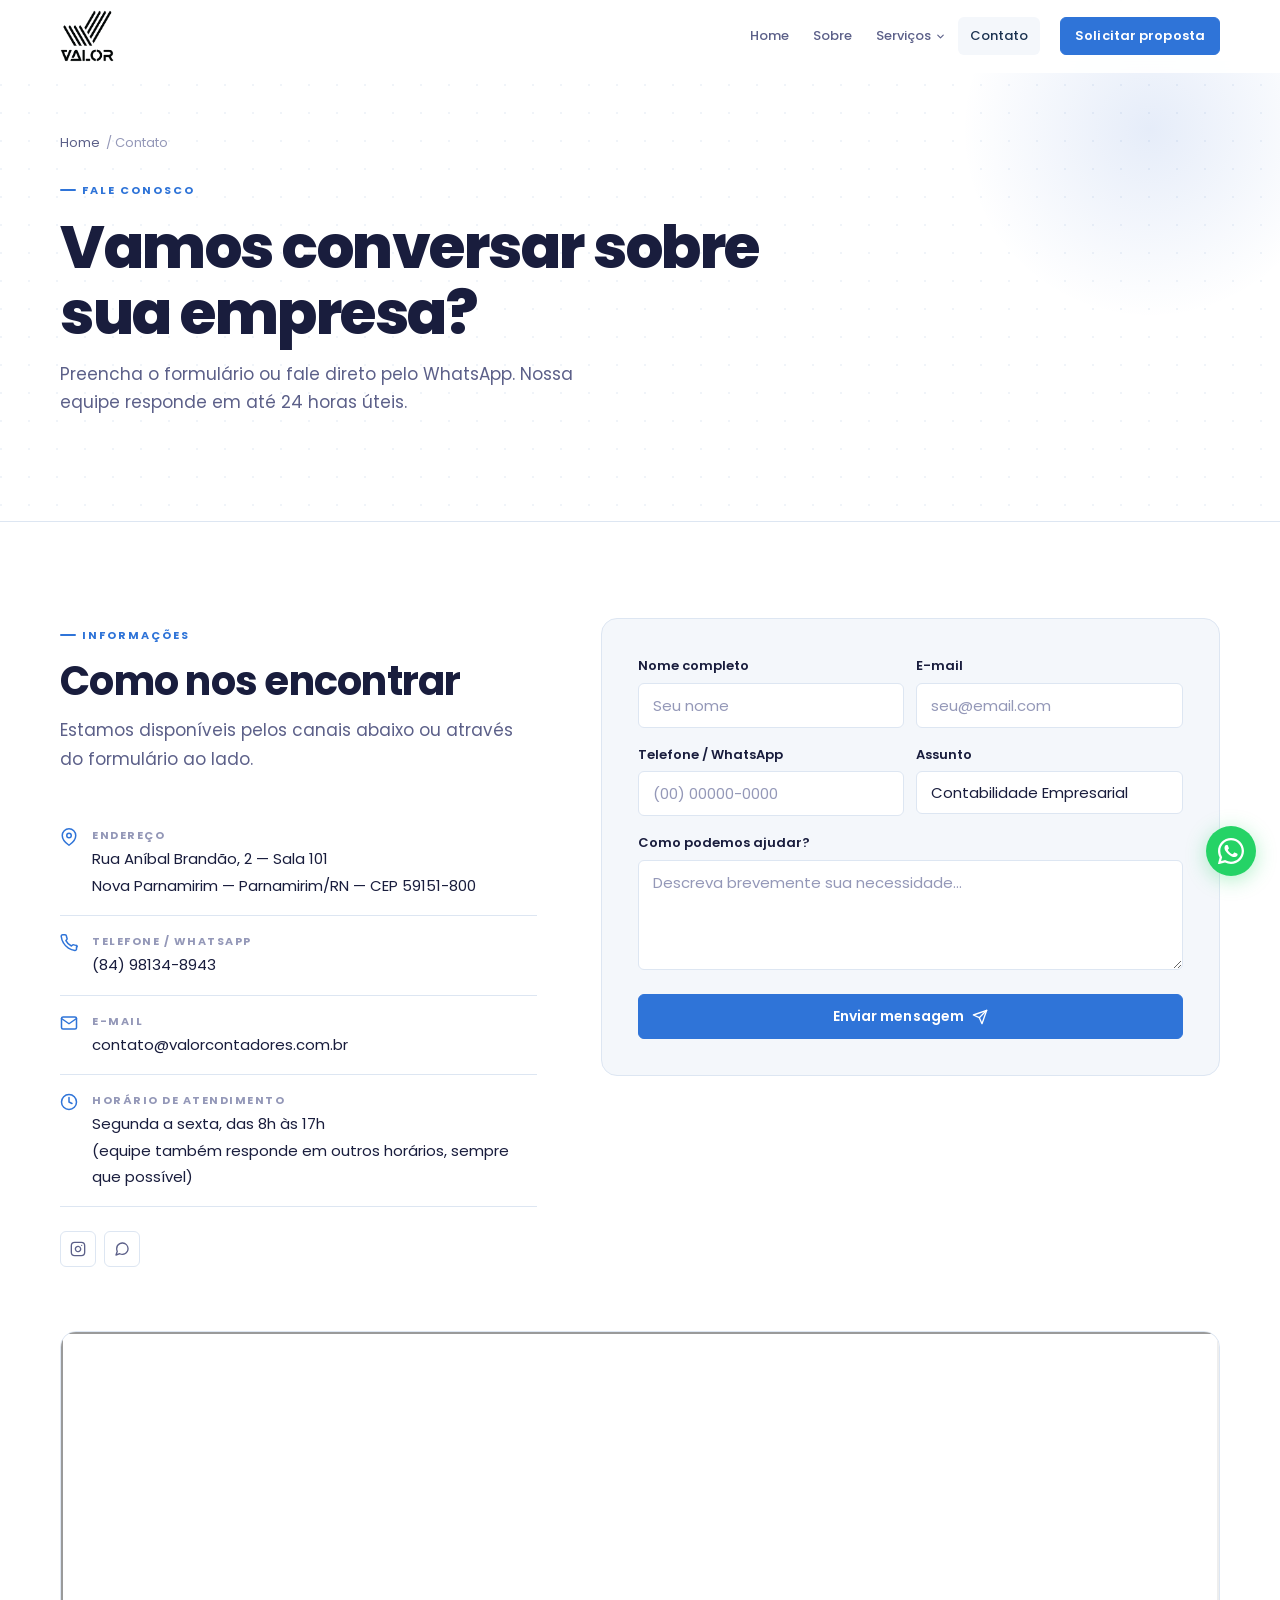
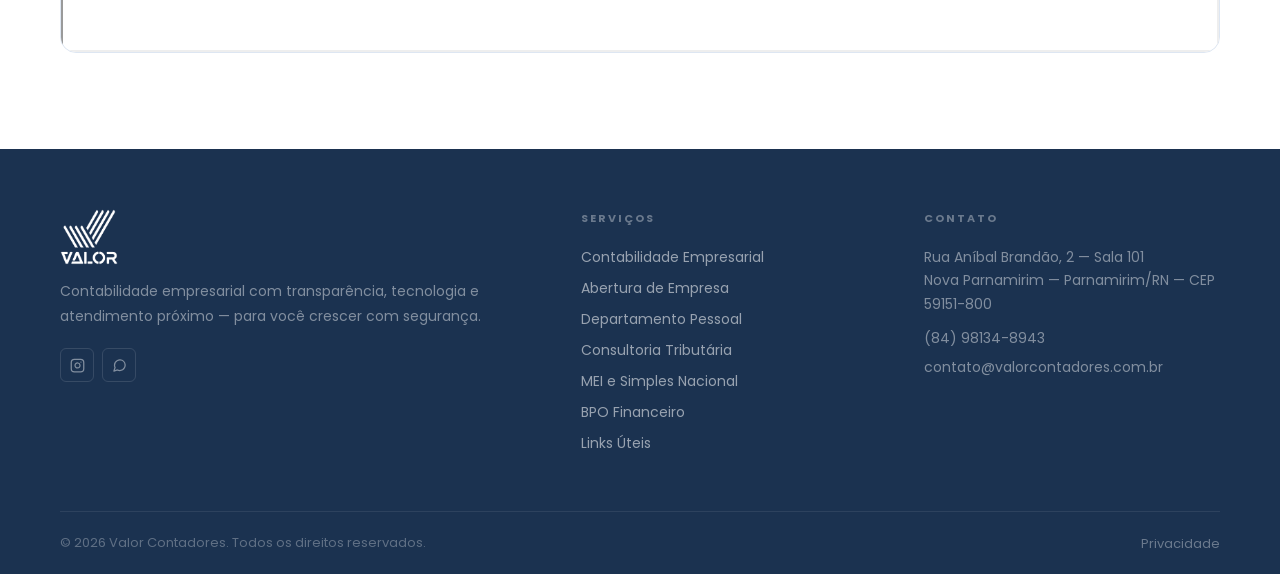
==== contato.html @ 73b35025 "Site institucional Valor Contadores Site completo (Home, Sobre, Serviços, Contato) com identidade vi" ====
<!DOCTYPE html>
<html lang="pt-br">
<head>
  <meta charset="utf-8" />
  <link rel="icon" type="image/png" href="favicon.png" />
  <meta name="viewport" content="width=device-width, initial-scale=1" />
  <meta name="description" content="Entre em contato com a Valor Contadores. Solicite uma proposta e descubra como podemos simplificar a contabilidade da sua empresa." />
  <meta property="og:title" content="Contato — Valor Contadores" />
  <meta property="og:image" content="imagens/logo-valor-contadores-preto.png" />
  <link rel="canonical" href="https://valorcontadores.com.br/contato.html" />
  <title>Contato — Valor Contadores</title>

  <link rel="preconnect" href="https://fonts.googleapis.com" />
  <link rel="preconnect" href="https://fonts.gstatic.com" crossorigin />
  <link href="https://fonts.googleapis.com/css2?family=Poppins:wght@300;400;500;600;700;800&display=swap" rel="stylesheet" />
  <link rel="stylesheet" href="Styles/main.css" />
</head>
<body>

<!-- ===== HEADER ===== -->
<header class="header">
  <div class="container">
    <nav class="nav">
      <a href="index.html" class="nav__logo">
        <img src="imagens/logo-valor-contadores-header.png" alt="Valor Contadores" />
      </a>
      <ul class="nav__menu">
        <li class="nav__item"><a href="index.html" class="nav__link">Home</a></li>
        <li class="nav__item"><a href="sobre.html" class="nav__link">Sobre</a></li>
        <li class="nav__item">
          <a href="servicos.html" class="nav__link">
            Serviços
            <svg xmlns="http://www.w3.org/2000/svg" viewBox="0 0 24 24" fill="none" stroke="currentColor" stroke-width="2.5" stroke-linecap="round" stroke-linejoin="round"><polyline points="6 9 12 15 18 9"/></svg>
          </a>
          <div class="nav__dropdown">
            <a href="servicos.html#contabilidade-empresarial"><svg xmlns="http://www.w3.org/2000/svg" viewBox="0 0 24 24" fill="none" stroke="currentColor" stroke-width="2" stroke-linecap="round" stroke-linejoin="round"><path d="M4 4h16c1.1 0 2 .9 2 2v12c0 1.1-.9 2-2 2H4c-1.1 0-2-.9-2-2V6c0-1.1.9-2 2-2z"/><path d="M2 8h20"/></svg>Contabilidade Empresarial</a>
            <a href="servicos.html#abertura-de-empresa"><svg xmlns="http://www.w3.org/2000/svg" viewBox="0 0 24 24" fill="none" stroke="currentColor" stroke-width="2" stroke-linecap="round" stroke-linejoin="round"><path d="M3 21h18"/><path d="M5 21V7l8-4v18"/><path d="M19 21V11l-6-4"/></svg>Abertura de Empresa</a>
            <a href="servicos.html#departamento-pessoal"><svg xmlns="http://www.w3.org/2000/svg" viewBox="0 0 24 24" fill="none" stroke="currentColor" stroke-width="2" stroke-linecap="round" stroke-linejoin="round"><path d="M16 21v-2a4 4 0 0 0-4-4H6a4 4 0 0 0-4 4v2"/><circle cx="9" cy="7" r="4"/></svg>Departamento Pessoal</a>
            <a href="servicos.html#consultoria-tributaria"><svg xmlns="http://www.w3.org/2000/svg" viewBox="0 0 24 24" fill="none" stroke="currentColor" stroke-width="2" stroke-linecap="round" stroke-linejoin="round"><path d="M12 2v20"/><path d="M17 5H9.5a3.5 3.5 0 0 0 0 7h5a3.5 3.5 0 0 1 0 7H6"/></svg>Consultoria Tributária</a>
            <a href="servicos.html#mei-e-simples"><svg xmlns="http://www.w3.org/2000/svg" viewBox="0 0 24 24" fill="none" stroke="currentColor" stroke-width="2" stroke-linecap="round" stroke-linejoin="round"><circle cx="12" cy="12" r="10"/><path d="M9.5 9a2.5 2.5 0 0 1 5 0c0 1.5-2.5 2-2.5 4"/></svg>MEI e Simples Nacional</a>
            <a href="servicos.html#bpo-financeiro"><svg xmlns="http://www.w3.org/2000/svg" viewBox="0 0 24 24" fill="none" stroke="currentColor" stroke-width="2" stroke-linecap="round" stroke-linejoin="round"><rect x="2" y="7" width="20" height="14" rx="2"/><path d="M16 21V5a2 2 0 0 0-2-2h-4a2 2 0 0 0-2 2v16"/></svg>BPO Financeiro</a>
          </div>
        </li>
        <li class="nav__item"><a href="contato.html" class="nav__link active">Contato</a></li>
      </ul>
      <div class="nav__actions">
        <a href="contato.html" class="btn btn--primary btn--sm">Solicitar proposta</a>
      </div>
      <button class="nav__toggle" aria-label="Abrir menu"><span></span><span></span><span></span></button>
    </nav>
  </div>
  <nav class="nav__mobile">
    <a href="index.html">Home</a>
    <a href="sobre.html">Sobre</a>
    <div class="mobile-group-label">Serviços</div>
    <div class="mobile-sub">
      <a href="servicos.html#contabilidade-empresarial">Contabilidade Empresarial</a>
      <a href="servicos.html#abertura-de-empresa">Abertura de Empresa</a>
      <a href="servicos.html#departamento-pessoal">Departamento Pessoal</a>
      <a href="servicos.html#consultoria-tributaria">Consultoria Tributária</a>
      <a href="servicos.html#mei-e-simples">MEI e Simples Nacional</a>
      <a href="servicos.html#bpo-financeiro">BPO Financeiro</a>
    </div>
    <a href="contato.html">Contato</a>
    <a href="contato.html" class="mobile-cta">Solicitar proposta</a>
  </nav>
</header>

<!-- ===== HERO COMPACTO ===== -->
<section class="hero-compact">
  <div class="container">
    <div class="breadcrumb"><a href="index.html">Home</a> / Contato</div>
    <span class="label">Fale conosco</span>
    <h1>Vamos conversar sobre sua empresa?</h1>
    <p>Preencha o formulário ou fale direto pelo WhatsApp. Nossa equipe responde em até 24 horas úteis.</p>
  </div>
</section>

<!-- ===== CONTATO ===== -->
<section class="section">
  <div class="container">
    <div class="contact-grid">

      <!-- Info -->
      <div class="contact-info">
        <span class="label">Informações</span>
        <h2>Como nos encontrar</h2>
        <p>Estamos disponíveis pelos canais abaixo ou através do formulário ao lado.</p>

        <div class="contact-item reveal">
          <svg xmlns="http://www.w3.org/2000/svg" viewBox="0 0 24 24" fill="none" stroke="currentColor" stroke-width="2" stroke-linecap="round" stroke-linejoin="round"><path d="M21 10c0 7-9 13-9 13s-9-6-9-13a9 9 0 0 1 18 0z"/><circle cx="12" cy="10" r="3"/></svg>
          <div>
            <strong>Endereço</strong>
            <span>Rua Aníbal Brandão, 2 — Sala 101<br>Nova Parnamirim — Parnamirim/RN — CEP 59151-800</span>
          </div>
        </div>

        <div class="contact-item reveal">
          <svg xmlns="http://www.w3.org/2000/svg" viewBox="0 0 24 24" fill="none" stroke="currentColor" stroke-width="2" stroke-linecap="round" stroke-linejoin="round"><path d="M22 16.92v3a2 2 0 0 1-2.18 2 19.79 19.79 0 0 1-8.63-3.07A19.5 19.5 0 0 1 4.69 12 19.79 19.79 0 0 1 1.65 3.37 2 2 0 0 1 3.62 1h3a2 2 0 0 1 2 1.72c.127.96.361 1.903.7 2.81a2 2 0 0 1-.45 2.11L7.91 8.73a16 16 0 0 0 7.28 7.28l1.1-1.1a2 2 0 0 1 2.11-.45c.907.339 1.85.573 2.81.7A2 2 0 0 1 23 17v-.08z"/></svg>
          <div>
            <strong>Telefone / WhatsApp</strong>
            <span><a href="tel:+5584981348943">(84) 98134-8943</a></span>
          </div>
        </div>

        <div class="contact-item reveal">
          <svg xmlns="http://www.w3.org/2000/svg" viewBox="0 0 24 24" fill="none" stroke="currentColor" stroke-width="2" stroke-linecap="round" stroke-linejoin="round"><path d="M4 4h16c1.1 0 2 .9 2 2v12c0 1.1-.9 2-2 2H4c-1.1 0-2-.9-2-2V6c0-1.1.9-2 2-2z"/><polyline points="22,6 12,13 2,6"/></svg>
          <div>
            <strong>E-mail</strong>
            <span><a href="mailto:contato@valorcontadores.com.br">contato@valorcontadores.com.br</a></span>
          </div>
        </div>

        <div class="contact-item reveal">
          <svg xmlns="http://www.w3.org/2000/svg" viewBox="0 0 24 24" fill="none" stroke="currentColor" stroke-width="2" stroke-linecap="round" stroke-linejoin="round"><circle cx="12" cy="12" r="10"/><polyline points="12 6 12 12 16 14"/></svg>
          <div>
            <strong>Horário de atendimento</strong>
            <span>Segunda a sexta, das 8h às 17h<br>(equipe também responde em outros horários, sempre que possível)</span>
          </div>
        </div>

        <div class="contact-social">
          <a href="https://instagram.com/valor.contadores" target="_blank" rel="noopener" aria-label="Instagram">
            <svg xmlns="http://www.w3.org/2000/svg" viewBox="0 0 24 24" fill="none" stroke="currentColor" stroke-width="2" stroke-linecap="round" stroke-linejoin="round"><rect x="2" y="2" width="20" height="20" rx="5" ry="5"/><path d="M16 11.37A4 4 0 1 1 12.63 8 4 4 0 0 1 16 11.37z"/><line x1="17.5" y1="6.5" x2="17.51" y2="6.5"/></svg>
          </a>
          <a href="https://wa.me/5584981348943" target="_blank" rel="noopener" aria-label="WhatsApp">
            <svg xmlns="http://www.w3.org/2000/svg" viewBox="0 0 24 24" fill="none" stroke="currentColor" stroke-width="2" stroke-linecap="round" stroke-linejoin="round"><path d="M21 11.5a8.38 8.38 0 0 1-.9 3.8 8.5 8.5 0 0 1-7.6 4.7 8.38 8.38 0 0 1-3.8-.9L3 21l1.9-5.7a8.38 8.38 0 0 1-.9-3.8 8.5 8.5 0 0 1 4.7-7.6 8.38 8.38 0 0 1 3.8-.9h.5a8.48 8.48 0 0 1 8 8v.5z"/></svg>
          </a>
        </div>
      </div>

      <!-- Form -->
      <div class="reveal">
        <form class="contact-form" id="contactForm" novalidate>
          <div class="form-row">
            <div class="form-group">
              <label for="nome">Nome completo</label>
              <input type="text" id="nome" name="nome" placeholder="Seu nome" required />
            </div>
            <div class="form-group">
              <label for="email">E-mail</label>
              <input type="email" id="email" name="email" placeholder="seu@email.com" required />
            </div>
          </div>
          <div class="form-row">
            <div class="form-group">
              <label for="telefone">Telefone / WhatsApp</label>
              <input type="tel" id="telefone" name="telefone" placeholder="(00) 00000-0000" data-mask="phone" required />
            </div>
            <div class="form-group">
              <label for="assunto">Assunto</label>
              <select id="assunto" name="assunto">
                <option value="Contabilidade Empresarial">Contabilidade Empresarial</option>
                <option value="Abertura de Empresa">Abertura de Empresa</option>
                <option value="Departamento Pessoal">Departamento Pessoal</option>
                <option value="Consultoria Tributária">Consultoria Tributária</option>
                <option value="MEI e Simples Nacional">MEI e Simples Nacional</option>
                <option value="BPO Financeiro">BPO Financeiro</option>
                <option value="Outro assunto">Outro assunto</option>
              </select>
            </div>
          </div>
          <div class="form-group">
            <label for="mensagem">Como podemos ajudar?</label>
            <textarea id="mensagem" name="mensagem" placeholder="Descreva brevemente sua necessidade..." required></textarea>
          </div>
          <button type="submit" class="btn btn--primary" style="width:100%;justify-content:center">
            Enviar mensagem
            <svg xmlns="http://www.w3.org/2000/svg" viewBox="0 0 24 24" fill="none" stroke="currentColor" stroke-width="2" stroke-linecap="round" stroke-linejoin="round" style="width:16px;height:16px"><line x1="22" y1="2" x2="11" y2="13"/><polygon points="22 2 15 22 11 13 2 9 22 2"/></svg>
          </button>
        </form>
      </div>
    </div>

    <!-- Map -->
    <div class="map-wrap reveal" style="margin-top:64px">
      <iframe
        src="https://www.google.com/maps?q=Rua+An%C3%ADbal+Brand%C3%A3o%2C+2+-+Nova+Parnamirim%2C+Parnamirim+-+RN%2C+59151-800&output=embed"
        allowfullscreen
        loading="lazy"
        referrerpolicy="no-referrer-when-downgrade"
        title="Localização Valor Contadores">
      </iframe>
    </div>
  </div>
</section>

<!-- ===== FOOTER ===== -->
<footer class="footer">
  <div class="container">
    <div class="footer-grid">
      <div class="footer-about">
        <div class="footer-logo">
          <img src="imagens/logo-valor-contadores-footer.png" alt="Valor Contadores" />
        </div>
        <p>Contabilidade empresarial com transparência, tecnologia e atendimento próximo — para você crescer com segurança.</p>
        <div class="footer-social">
          <a href="https://instagram.com/valor.contadores" target="_blank" rel="noopener" aria-label="Instagram"><svg xmlns="http://www.w3.org/2000/svg" viewBox="0 0 24 24" fill="none" stroke="currentColor" stroke-width="2" stroke-linecap="round" stroke-linejoin="round"><rect x="2" y="2" width="20" height="20" rx="5" ry="5"/><path d="M16 11.37A4 4 0 1 1 12.63 8 4 4 0 0 1 16 11.37z"/><line x1="17.5" y1="6.5" x2="17.51" y2="6.5"/></svg></a>
          <a href="https://wa.me/5584981348943" target="_blank" rel="noopener" aria-label="WhatsApp"><svg xmlns="http://www.w3.org/2000/svg" viewBox="0 0 24 24" fill="none" stroke="currentColor" stroke-width="2" stroke-linecap="round" stroke-linejoin="round"><path d="M21 11.5a8.38 8.38 0 0 1-.9 3.8 8.5 8.5 0 0 1-7.6 4.7 8.38 8.38 0 0 1-3.8-.9L3 21l1.9-5.7a8.38 8.38 0 0 1-.9-3.8 8.5 8.5 0 0 1 4.7-7.6 8.38 8.38 0 0 1 3.8-.9h.5a8.48 8.48 0 0 1 8 8v.5z"/></svg></a>
        </div>
      </div>
      <div class="footer-col">
        <h4>Serviços</h4>
        <ul>
          <li><a href="servicos.html#contabilidade-empresarial">Contabilidade Empresarial</a></li>
          <li><a href="servicos.html#abertura-de-empresa">Abertura de Empresa</a></li>
          <li><a href="servicos.html#departamento-pessoal">Departamento Pessoal</a></li>
          <li><a href="servicos.html#consultoria-tributaria">Consultoria Tributária</a></li>
          <li><a href="servicos.html#mei-e-simples">MEI e Simples Nacional</a></li>
          <li><a href="servicos.html#bpo-financeiro">BPO Financeiro</a></li>
          <li><a href="servicos.html#links-uteis">Links Úteis</a></li>
        </ul>
      </div>
      <div class="footer-col">
        <h4>Contato</h4>
        <address>
          <p>Rua Aníbal Brandão, 2 — Sala 101<br>Nova Parnamirim — Parnamirim/RN — CEP 59151-800</p>
          <p style="margin-top:10px"><a href="tel:+5584981348943">(84) 98134-8943</a></p>
          <p><a href="mailto:contato@valorcontadores.com.br">contato@valorcontadores.com.br</a></p>
        </address>
      </div>
    </div>
    <div class="footer-bottom">
      <p>&copy; <span id="year"></span> Valor Contadores. Todos os direitos reservados.</p>
      <a href="contato.html">Privacidade</a>
    </div>
  </div>
</footer>

<a href="https://wa.me/5584981348943" class="whatsapp-float" target="_blank" rel="noopener" aria-label="WhatsApp">
  <svg xmlns="http://www.w3.org/2000/svg" viewBox="0 0 24 24" fill="currentColor"><path d="M17.472 14.382c-.297-.149-1.758-.867-2.03-.967-.273-.099-.471-.148-.67.15-.197.297-.767.966-.94 1.164-.173.199-.347.223-.644.075-.297-.15-1.255-.463-2.39-1.475-.883-.788-1.48-1.761-1.653-2.059-.173-.297-.018-.458.13-.606.134-.133.298-.347.446-.52.149-.174.198-.298.298-.497.099-.198.05-.371-.025-.52-.075-.149-.669-1.612-.916-2.207-.242-.579-.487-.5-.669-.51-.173-.008-.371-.01-.57-.01-.198 0-.52.074-.792.372-.272.297-1.04 1.016-1.04 2.479 0 1.462 1.065 2.875 1.213 3.074.149.198 2.096 3.2 5.077 4.487.709.306 1.262.489 1.694.625.712.227 1.36.195 1.871.118.571-.085 1.758-.719 2.006-1.413.248-.694.248-1.289.173-1.413-.074-.124-.272-.198-.57-.347z"/><path d="M12 0C5.373 0 0 5.373 0 12c0 2.124.558 4.118 1.532 5.845L.057 23.492a.5.5 0 0 0 .614.636l5.796-1.52A11.938 11.938 0 0 0 12 24c6.627 0 12-5.373 12-12S18.627 0 12 0zm0 21.882a9.871 9.871 0 0 1-5.031-1.374l-.36-.214-3.742.981.999-3.648-.235-.374A9.87 9.87 0 0 1 2.118 12C2.118 6.533 6.533 2.118 12 2.118c5.467 0 9.882 4.415 9.882 9.882 0 5.467-4.415 9.882-9.882 9.882z"/></svg>
</a>

<script src="Scripts/main.js" defer></script>
<script>document.getElementById('year').textContent = new Date().getFullYear();</script>
</body>
</html>
---- Styles/main.css ----
/* =========================================================
   Valor Contadores — main.css  (blue & white, credibility-first)
   ========================================================= */

/* --- Reset & Custom Properties --- */
*, *::before, *::after { box-sizing: border-box; margin: 0; padding: 0; }

:root {
  --bg:            #ffffff;
  --bg-subtle:     #f4f7fb;
  --bg-accent:     #e8f1fc;
  --border:        #dde6f2;
  --border-strong: #b8cce6;

  --text:          #191d3d;
  --text-muted:    #5c6089;
  --text-light:    #9498b8;

  --navy:          #1b3250;   /* navy da marca, ajustado de matiz p/ não ler como roxo em áreas grandes */
  --navy-dark:     #132335;

  --accent:        #2f74d8;
  --accent-dark:   #1e5bb8;
  --accent-light:  #9cc0f0;

  --gold:          #c9a227;

  --font: 'Poppins', sans-serif;
  --radius-sm: 6px;
  --radius:    10px;
  --radius-lg: 16px;

  --shadow-sm: 0 1px 4px rgba(10,38,71,.06);
  --shadow:    0 4px 20px rgba(10,38,71,.08);
  --shadow-lg: 0 12px 40px rgba(10,38,71,.14);

  --transition: .2s ease;
  --ease-out:   cubic-bezier(0.16, 1, 0.3, 1);
}

html { scroll-behavior: smooth; font-size: 16px; }

body {
  font-family: var(--font);
  color: var(--text);
  background: var(--bg);
  line-height: 1.65;
  -webkit-font-smoothing: antialiased;
}

img { max-width: 100%; display: block; }
a   { color: inherit; text-decoration: none; }
ul  { list-style: none; }
button { cursor: pointer; border: none; background: none; font-family: var(--font); }

/* --- Typography --- */
h1 {
  font-size: clamp(2.25rem, 5.5vw, 3.75rem);
  font-weight: 800;
  line-height: 1.1;
  letter-spacing: -1.5px;
  color: var(--text);
}
h2 {
  font-size: clamp(1.75rem, 3.5vw, 2.5rem);
  font-weight: 700;
  line-height: 1.15;
  letter-spacing: -0.75px;
  color: var(--text);
}
h3 { font-size: 1.125rem; font-weight: 600; line-height: 1.3; color: var(--text); }
h4 { font-size: .875rem; font-weight: 700; color: var(--text); }
p  { color: var(--text-muted); line-height: 1.7; }

/* --- Layout --- */
.container {
  width: min(1160px, 100% - 3rem);
  margin-inline: auto;
}

.section { padding: 96px 0; }
.section--subtle { background: var(--bg-subtle); }
.section--accent { background: var(--bg-accent); }
.section--navy   { background: var(--navy); }
.section--border-top { border-top: 1px solid var(--border); }

.section__header { margin-bottom: 56px; }
.section__header--center { text-align: center; }
.section__header--center p { max-width: 560px; margin-inline: auto; }
.section__header h2 { margin-bottom: 12px; }
.section__header p  { font-size: 1.0625rem; }

.label {
  display: inline-flex;
  align-items: center;
  gap: 6px;
  font-size: .6875rem;
  font-weight: 700;
  letter-spacing: 2px;
  text-transform: uppercase;
  color: var(--accent);
  margin-bottom: 14px;
}
.label::before {
  content: '';
  display: block;
  width: 16px;
  height: 2px;
  background: var(--accent);
  border-radius: 2px;
}
.section--navy .label { color: var(--accent-light); }
.section--navy .label::before { background: var(--accent-light); }

.divider {
  height: 1px;
  background: var(--border);
  border: none;
  margin: 0;
}

/* --- Buttons --- */
.btn {
  display: inline-flex;
  align-items: center;
  gap: 8px;
  padding: 11px 22px;
  border-radius: var(--radius-sm);
  font-size: .875rem;
  font-weight: 600;
  transition: var(--transition);
  white-space: nowrap;
  cursor: pointer;
  letter-spacing: .1px;
}
.btn svg { width: 16px; height: 16px; flex-shrink: 0; }

.btn--primary {
  background: var(--accent);
  color: #fff;
  border: 1.5px solid var(--accent);
}
.btn--primary:hover {
  background: var(--accent-dark);
  border-color: var(--accent-dark);
}

.btn--secondary {
  background: var(--bg);
  color: var(--text);
  border: 1.5px solid var(--border);
}
.btn--secondary:hover {
  border-color: var(--accent);
  color: var(--accent);
}

.btn--ghost {
  background: transparent;
  color: var(--text-muted);
  border: 1.5px solid transparent;
  padding: 11px 8px;
}
.btn--ghost:hover { color: var(--text); }

.btn--sm { padding: 7px 14px; font-size: .8125rem; }

/* navy section variants */
.section--navy .btn--primary { background: #fff; color: var(--navy); border-color: #fff; }
.section--navy .btn--primary:hover { background: var(--bg-subtle); }
.section--navy .btn--secondary { background: transparent; color: rgba(255,255,255,.75); border-color: rgba(255,255,255,.25); }
.section--navy .btn--secondary:hover { color: #fff; border-color: rgba(255,255,255,.55); }

/* =========================================================
   HEADER
   ========================================================= */
.header {
  position: fixed;
  top: 0; left: 0; right: 0;
  z-index: 1000;
  background: rgba(255,255,255,.92);
  backdrop-filter: blur(12px);
  -webkit-backdrop-filter: blur(12px);
  border-bottom: 1px solid transparent;
  transition: border-color var(--transition), box-shadow var(--transition);
}
.header.scrolled {
  border-bottom-color: var(--border);
  box-shadow: var(--shadow-sm);
}

.nav {
  display: flex;
  align-items: center;
  height: 72px;
  gap: 4px;
}

.nav__logo { display: flex; align-items: center; margin-right: auto; gap: 10px; }
.nav__logo img { height: 52px; width: auto; }

.nav__menu {
  display: flex;
  align-items: center;
}

.nav__item { position: relative; }

.nav__link {
  display: flex;
  align-items: center;
  gap: 4px;
  padding: 8px 12px;
  font-size: .8125rem;
  font-weight: 500;
  color: var(--text-muted);
  border-radius: var(--radius-sm);
  transition: var(--transition);
}
.nav__link:hover,
.nav__link.active { color: var(--navy); background: var(--bg-subtle); }
.nav__link svg { width: 11px; height: 11px; transition: transform var(--transition); }
.nav__item:hover .nav__link svg { transform: rotate(180deg); }

/* Dropdown */
.nav__dropdown {
  position: absolute;
  top: calc(100% + 6px);
  left: 0;
  background: var(--bg);
  border: 1px solid var(--border);
  border-radius: var(--radius);
  box-shadow: var(--shadow);
  min-width: 260px;
  opacity: 0;
  visibility: hidden;
  transform: translateY(-6px);
  transition: opacity var(--transition), transform var(--transition), visibility var(--transition);
  overflow: hidden;
  padding: 4px;
}
.nav__item:hover .nav__dropdown {
  opacity: 1;
  visibility: visible;
  transform: translateY(0);
}
.nav__dropdown a {
  display: flex;
  align-items: center;
  gap: 10px;
  padding: 10px 12px;
  font-size: .8125rem;
  font-weight: 500;
  color: var(--text-muted);
  border-radius: var(--radius-sm);
  transition: var(--transition);
}
.nav__dropdown a:hover { background: var(--bg-subtle); color: var(--navy); }
.nav__dropdown a svg { width: 16px; height: 16px; color: var(--accent); flex-shrink: 0; }

.nav__actions { display: flex; align-items: center; gap: 8px; margin-left: 16px; }

/* Mobile Toggle */
.nav__toggle {
  display: none;
  flex-direction: column;
  gap: 5px;
  padding: 8px;
  margin-left: auto;
}
.nav__toggle span {
  display: block;
  width: 22px;
  height: 2px;
  background: var(--navy);
  border-radius: 2px;
  transition: var(--transition);
}
.nav__toggle.open span:nth-child(1) { transform: translateY(7px) rotate(45deg); }
.nav__toggle.open span:nth-child(2) { opacity: 0; }
.nav__toggle.open span:nth-child(3) { transform: translateY(-7px) rotate(-45deg); }

/* Mobile menu */
.nav__mobile {
  display: none;
  position: fixed;
  top: 72px;
  left: 0;
  right: 0;
  bottom: 0;
  height: calc(100vh - 72px);
  background: var(--bg);
  padding: 20px 24px;
  overflow-y: auto;
  border-top: 1px solid var(--border);
  flex-direction: column;
  gap: 2px;
  z-index: 999;
}
.nav__mobile.open { display: flex; }
.nav__mobile a {
  display: flex;
  align-items: center;
  justify-content: space-between;
  padding: 12px 14px;
  font-size: .9375rem;
  font-weight: 500;
  color: var(--text-muted);
  border-radius: var(--radius-sm);
  transition: var(--transition);
}
.nav__mobile a:hover { color: var(--navy); background: var(--bg-subtle); }
.nav__mobile .mobile-group-label {
  font-size: .6875rem;
  font-weight: 700;
  letter-spacing: 2px;
  text-transform: uppercase;
  color: var(--text-light);
  padding: 16px 14px 4px;
}
.nav__mobile .mobile-sub a { padding-left: 24px; font-size: .875rem; }
.nav__mobile .mobile-cta {
  margin-top: 16px;
  background: var(--accent);
  color: #fff !important;
  border-radius: var(--radius-sm);
  text-align: center;
  justify-content: center;
  font-weight: 600;
  padding: 14px;
}
.nav__mobile .mobile-cta:hover { background: var(--accent-dark) !important; }

/* =========================================================
   HERO
   ========================================================= */
.hero {
  padding: 148px 0 104px;
  position: relative;
  overflow: hidden;
  background: var(--bg);
}
.hero::before {
  content: '';
  position: absolute;
  inset: 0;
  background-image: radial-gradient(circle at 1px 1px, var(--border) 1px, transparent 0);
  background-size: 28px 28px;
  opacity: .55;
  pointer-events: none;
}
.hero::after {
  content: '';
  position: absolute;
  top: -80px; right: -80px;
  width: 520px; height: 520px;
  background: radial-gradient(circle, rgba(24,87,201,.13) 0%, transparent 70%);
  pointer-events: none;
}
.hero .container { position: relative; z-index: 1; }

.hero-grid {
  display: grid;
  grid-template-columns: 1.05fr .95fr;
  gap: 64px;
  align-items: center;
}

.hero-text .label { margin-bottom: 20px; }
.hero-text h1 { margin-bottom: 20px; }
.hero-text h1 em { font-style: normal; color: var(--accent); }
.hero-text p {
  font-size: 1.0625rem;
  max-width: 460px;
  margin-bottom: 36px;
}
.hero-actions { display: flex; align-items: center; gap: 10px; flex-wrap: wrap; }

.hero-trust {
  display: flex;
  align-items: center;
  gap: 28px;
  margin-top: 44px;
  padding-top: 32px;
  border-top: 1px solid var(--border);
  flex-wrap: wrap;
}
.hero-trust-item { display: flex; align-items: center; gap: 10px; }
.hero-trust-item svg { width: 20px; height: 20px; color: var(--accent); flex-shrink: 0; }
.hero-trust-item span { font-size: .8125rem; color: var(--text-muted); font-weight: 500; line-height: 1.3; }
.hero-trust-item strong { display: block; color: var(--text); font-weight: 700; }

/* Hero visual card */
.hero-visual { position: relative; }
.hero-card {
  background: var(--bg);
  border: 1px solid var(--border);
  border-radius: var(--radius-lg);
  padding: 28px;
  box-shadow: var(--shadow-lg);
}
.hero-card__header {
  display: flex;
  align-items: center;
  gap: 10px;
  margin-bottom: 20px;
  padding-bottom: 16px;
  border-bottom: 1px solid var(--border);
}
.hero-card__icon {
  width: 34px; height: 34px;
  border-radius: 9px;
  background: var(--accent);
  display: flex; align-items: center; justify-content: center;
  flex-shrink: 0;
}
.hero-card__icon svg { width: 18px; height: 18px; color: #fff; }
.hero-card__title { font-size: .875rem; font-weight: 700; color: var(--text); }
.hero-card__sub { font-size: .75rem; color: var(--text-light); }

.hero-metric {
  display: flex;
  align-items: center;
  gap: 14px;
  padding: 14px 0;
  border-bottom: 1px solid var(--border);
}
.hero-metric:last-child { border-bottom: none; }
.hero-metric__icon {
  width: 38px; height: 38px;
  border-radius: 9px;
  background: var(--bg-accent);
  display: flex; align-items: center; justify-content: center;
  flex-shrink: 0;
}
.hero-metric__icon svg { width: 19px; height: 19px; color: var(--accent); }
.hero-metric__value { font-size: 1.125rem; font-weight: 800; color: var(--text); letter-spacing: -.3px; }
.hero-metric__label { font-size: .75rem; color: var(--text-muted); }

.hero-float {
  position: absolute;
  bottom: -22px;
  left: -22px;
  background: var(--navy);
  color: #fff;
  border-radius: var(--radius);
  padding: 16px 20px;
  box-shadow: var(--shadow-lg);
  min-width: 170px;
}
.hero-float__label { font-size: .6875rem; font-weight: 600; opacity: .65; letter-spacing: 1px; text-transform: uppercase; }
.hero-float__value { font-size: 1.375rem; font-weight: 800; letter-spacing: -.5px; margin-top: 2px; }

/* =========================================================
   HERO COMPACTO (subpáginas)
   ========================================================= */
.hero-compact {
  padding: 132px 0 76px;
  border-bottom: 1px solid var(--border);
  position: relative;
  overflow: hidden;
}
.hero-compact::before {
  content: '';
  position: absolute;
  inset: 0;
  background-image: radial-gradient(circle at 1px 1px, var(--border) 1px, transparent 0);
  background-size: 28px 28px;
  opacity: .45;
  pointer-events: none;
}
.hero-compact::after {
  content: '';
  position: absolute;
  top: -60px; right: -60px;
  width: 380px; height: 380px;
  background: radial-gradient(circle, rgba(24,87,201,.11) 0%, transparent 70%);
  pointer-events: none;
}
.hero-compact .container { position: relative; z-index: 1; }
.hero-compact h1 { margin-bottom: 14px; max-width: 700px; }
.hero-compact p { font-size: 1.0625rem; margin-bottom: 28px; max-width: 560px; }
.hero-compact .breadcrumb {
  display: flex; align-items: center; gap: 6px;
  font-size: .8125rem; color: var(--text-light); margin-bottom: 20px;
}
.hero-compact .breadcrumb a { color: var(--text-muted); transition: var(--transition); }
.hero-compact .breadcrumb a:hover { color: var(--accent); }

/* =========================================================
   STATS / CREDIBILITY BAR
   ========================================================= */
.stats-bar {
  background: var(--navy);
  border-radius: var(--radius-lg);
  padding: 44px 40px;
  display: grid;
  grid-template-columns: repeat(4, 1fr);
  position: relative;
  overflow: hidden;
}
.stats-bar::before {
  content: '';
  position: absolute;
  top: -60px; right: -60px;
  width: 320px; height: 320px;
  background: radial-gradient(circle, rgba(24,87,201,.35) 0%, transparent 70%);
  pointer-events: none;
}
.stat-item {
  text-align: center;
  padding: 0 16px;
  border-right: 1px solid rgba(255,255,255,.12);
  position: relative;
}
.stat-item:last-child { border-right: none; }
.stat-item__value {
  font-size: clamp(1.75rem, 3vw, 2.25rem);
  font-weight: 800;
  color: #fff;
  letter-spacing: -1px;
  line-height: 1;
  margin-bottom: 8px;
}
.stat-item__value span { color: var(--accent-light); }
.stat-item__label { font-size: .8125rem; color: rgba(255,255,255,.6); font-weight: 500; }

/* =========================================================
   SERVIÇOS — CARDS
   ========================================================= */
.services-grid {
  display: grid;
  grid-template-columns: repeat(3, 1fr);
  gap: 20px;
}
.service-card {
  background: var(--bg);
  border: 1px solid var(--border);
  border-radius: var(--radius-lg);
  padding: 32px;
  transition: border-color var(--transition), box-shadow var(--transition), transform var(--transition);
  display: flex;
  flex-direction: column;
  position: relative;
}
.service-card:hover {
  border-color: var(--accent);
  box-shadow: var(--shadow);
  transform: translateY(-3px);
}
.service-card__icon {
  width: 48px; height: 48px;
  border-radius: 10px;
  background: var(--bg-accent);
  display: flex; align-items: center; justify-content: center;
  margin-bottom: 20px;
}
.service-card__icon svg { width: 24px; height: 24px; color: var(--accent); }
.service-card h3 { margin-bottom: 8px; }
.service-card p  { font-size: .9375rem; flex: 1; margin-bottom: 24px; }
.service-card .btn { align-self: flex-start; }

/* =========================================================
   SOBRE / ABOUT
   ========================================================= */
.about-grid {
  display: grid;
  grid-template-columns: 1fr 1fr;
  gap: 72px;
  align-items: center;
}
.about-grid--single {
  grid-template-columns: 1fr;
  max-width: 740px;
  margin: 0 auto;
}
.about-visual {
  position: relative;
  border-radius: var(--radius-lg);
  overflow: hidden;
  border: 1px solid var(--border);
  background: var(--bg-accent);
}
.about-visual img { width: 100%; aspect-ratio: 4/3; object-fit: cover; }

.about-text h2 { margin-bottom: 16px; }
.about-text > p { font-size: 1.0625rem; margin-bottom: 16px; }
.about-text .btn { margin-top: 8px; }

/* MVV */
.mvv-list { margin-top: 32px; display: flex; flex-direction: column; gap: 12px; }
.mvv-item {
  display: flex;
  align-items: flex-start;
  gap: 14px;
  padding: 18px;
  background: var(--bg-subtle);
  border-radius: var(--radius);
  border: 1px solid var(--border);
}
.mvv-item__icon {
  width: 34px; height: 34px;
  border-radius: 8px;
  background: var(--bg);
  border: 1px solid var(--border);
  display: flex; align-items: center; justify-content: center;
  flex-shrink: 0;
}
.mvv-item__icon svg { width: 17px; height: 17px; color: var(--accent); }
.mvv-item h4 { font-size: .8125rem; letter-spacing: 1px; text-transform: uppercase; color: var(--accent); margin-bottom: 3px; }
.mvv-item p  { font-size: .875rem; }

/* Credenciais / certificações */
.credentials-row {
  display: flex;
  flex-wrap: wrap;
  gap: 12px;
  margin-top: 28px;
}
.credential-chip {
  display: flex;
  align-items: center;
  gap: 10px;
  padding: 12px 16px;
  background: var(--bg);
  border: 1px solid var(--border);
  border-radius: var(--radius-sm);
  font-size: .8125rem;
  font-weight: 600;
  color: var(--text);
}
.credential-chip svg { width: 18px; height: 18px; color: var(--accent); flex-shrink: 0; }

/* Selos de certificação (badges visuais) */
.trust-badges {
  display: flex;
  flex-wrap: wrap;
  gap: 28px;
  margin-top: 32px;
}
.trust-badge {
  display: flex;
  flex-direction: column;
  align-items: center;
  text-align: center;
  width: 128px;
}
.trust-badge__icon {
  width: 78px;
  height: 78px;
  border-radius: 50%;
  background: linear-gradient(135deg, var(--accent), var(--navy));
  display: flex;
  align-items: center;
  justify-content: center;
  box-shadow: var(--shadow);
  margin-bottom: 12px;
  position: relative;
}
.trust-badge__icon::after {
  content: '';
  position: absolute;
  inset: -5px;
  border-radius: 50%;
  border: 2px dashed var(--accent-light);
  opacity: .6;
}
.trust-badge__icon svg { width: 34px; height: 34px; color: #fff; }
.trust-badge__label { font-size: .8125rem; font-weight: 700; color: var(--text); line-height: 1.3; }
.trust-badge__sub { font-size: .6875rem; color: var(--text-muted); margin-top: 2px; }

/* =========================================================
   LINKS ÚTEIS
   ========================================================= */
.useful-links-grid {
  display: grid;
  grid-template-columns: repeat(3, 1fr);
  gap: 16px;
}
.useful-link-card {
  display: flex;
  align-items: center;
  gap: 14px;
  padding: 20px;
  background: var(--bg);
  border: 1px solid var(--border);
  border-radius: var(--radius);
  transition: border-color var(--transition), box-shadow var(--transition), transform var(--transition);
}
.useful-link-card:hover {
  border-color: var(--accent);
  box-shadow: var(--shadow-sm);
  transform: translateY(-2px);
}
.useful-link-card__icon {
  width: 42px; height: 42px; flex-shrink: 0;
  border-radius: 9px;
  background: var(--bg-accent);
  display: flex; align-items: center; justify-content: center;
}
.useful-link-card__icon svg { width: 21px; height: 21px; color: var(--accent); }
.useful-link-card__body strong { display: block; font-size: .9375rem; color: var(--text); margin-bottom: 2px; }
.useful-link-card__body span { font-size: .8125rem; color: var(--text-muted); }
.useful-link-card__arrow { margin-left: auto; width: 16px; height: 16px; color: var(--text-light); flex-shrink: 0; }

/* =========================================================
   COMO TRABALHAMOS
   ========================================================= */
.process-grid {
  display: grid;
  grid-template-columns: repeat(4, 1fr);
  gap: 1px;
  background: var(--border);
  border: 1px solid var(--border);
  border-radius: var(--radius-lg);
  overflow: hidden;
}
.process-step {
  background: var(--bg);
  padding: 32px 24px;
  position: relative;
}
.process-step__num {
  font-size: .6875rem;
  font-weight: 700;
  letter-spacing: 2px;
  color: var(--text-light);
  margin-bottom: 16px;
}
.process-step h3 { font-size: 1rem; margin-bottom: 8px; }
.process-step p  { font-size: .875rem; }

/* =========================================================
   FEATURES / DIFERENCIAIS (subpáginas + home)
   ========================================================= */
.features-grid {
  display: grid;
  grid-template-columns: repeat(2, 1fr);
  gap: 16px;
}
.feature-card {
  display: flex;
  gap: 16px;
  padding: 24px;
  background: var(--bg);
  border: 1px solid var(--border);
  border-radius: var(--radius);
  transition: border-color var(--transition), box-shadow var(--transition);
}
.feature-card:hover { border-color: var(--border-strong); box-shadow: var(--shadow-sm); }
.feature-card__icon {
  width: 40px; height: 40px; flex-shrink: 0;
  background: var(--bg-accent);
  border-radius: 8px;
  display: flex; align-items: center; justify-content: center;
}
.feature-card__icon svg { width: 20px; height: 20px; color: var(--accent); }
.feature-card h3 { font-size: 1rem; margin-bottom: 5px; }
.feature-card p  { font-size: .875rem; }

/* =========================================================
   STEPS
   ========================================================= */
.steps-list {
  display: flex;
  flex-direction: column;
  gap: 0;
  counter-reset: step;
  max-width: 700px;
  margin-inline: auto;
}
.step-item {
  display: flex;
  gap: 20px;
  padding: 24px 0;
  border-bottom: 1px solid var(--border);
  counter-increment: step;
}
.step-item:last-child { border-bottom: none; }
.step-item__num {
  font-size: 1.75rem;
  font-weight: 800;
  color: var(--border-strong);
  line-height: 1;
  flex-shrink: 0;
  width: 44px;
  margin-top: 2px;
}
.step-item__num::before { content: counter(step, decimal-leading-zero); }
.step-item h3 { font-size: 1rem; margin-bottom: 5px; }
.step-item p  { font-size: .875rem; }

/* =========================================================
   SERVICE DETAIL (página de serviços)
   ========================================================= */
.service-detail {
  display: grid;
  grid-template-columns: auto 1fr;
  gap: 40px;
  align-items: start;
}
.service-detail__icon {
  width: 64px; height: 64px;
  border-radius: var(--radius);
  background: var(--bg-accent);
  display: flex; align-items: center; justify-content: center;
  flex-shrink: 0;
}
.service-detail__icon svg { width: 30px; height: 30px; color: var(--accent); }
.service-detail__body h2 { margin-bottom: 10px; }
.service-detail__body > p { font-size: 1.0625rem; max-width: 640px; margin-bottom: 28px; }

.check-grid {
  display: grid;
  grid-template-columns: 1fr 1fr;
  gap: 12px 24px;
}
.check-item {
  display: flex;
  align-items: flex-start;
  gap: 10px;
  font-size: .9375rem;
  color: var(--text);
}
.check-item svg {
  width: 18px; height: 18px;
  color: var(--accent);
  flex-shrink: 0;
  margin-top: 2px;
}

/* =========================================================
   TESTEMUNHOS
   ========================================================= */
.testimonials-grid {
  display: grid;
  grid-template-columns: repeat(3, 1fr);
  gap: 20px;
}
.testimonial-card {
  background: var(--bg);
  border: 1px solid var(--border);
  border-radius: var(--radius-lg);
  padding: 28px;
  display: flex;
  flex-direction: column;
}
.testimonial-card__stars {
  display: flex;
  gap: 3px;
  margin-bottom: 16px;
}
.testimonial-card__stars svg { width: 15px; height: 15px; color: var(--gold); }
.testimonial-card p {
  font-size: .9375rem;
  color: var(--text);
  flex: 1;
  margin-bottom: 22px;
}
.testimonial-card__author {
  display: flex;
  align-items: center;
  gap: 12px;
  padding-top: 18px;
  border-top: 1px solid var(--border);
}
.testimonial-card__avatar {
  width: 40px; height: 40px;
  border-radius: 50%;
  background: var(--bg-accent);
  color: var(--accent);
  display: flex; align-items: center; justify-content: center;
  font-weight: 700;
  font-size: .875rem;
  flex-shrink: 0;
}
.testimonial-card__name { font-size: .875rem; font-weight: 700; color: var(--text); }
.testimonial-card__role { font-size: .75rem; color: var(--text-light); }

/* =========================================================
   FAQ (accordion)
   ========================================================= */
.faq-list { max-width: 780px; margin: 0 auto; }
.faq-item {
  border-bottom: 1px solid var(--border);
}
.faq-item:first-child { border-top: 1px solid var(--border); }
.faq-item__q {
  width: 100%;
  display: flex;
  align-items: center;
  justify-content: space-between;
  gap: 16px;
  padding: 22px 4px;
  text-align: left;
  font-size: 1rem;
  font-weight: 600;
  color: var(--text);
}
.faq-item__q svg {
  width: 18px; height: 18px;
  color: var(--accent);
  flex-shrink: 0;
  transition: transform var(--transition);
}
.faq-item.open .faq-item__q svg { transform: rotate(45deg); }
.faq-item__a {
  max-height: 0;
  overflow: hidden;
  transition: max-height .3s var(--ease-out);
}
.faq-item__a p { font-size: .9375rem; padding: 0 4px 22px; max-width: 680px; }
.faq-item.open .faq-item__a { max-height: 240px; }

/* =========================================================
   CTA SECTION
   ========================================================= */
.cta-section {
  background: var(--navy);
  border-radius: var(--radius-lg);
  padding: 56px 48px;
  display: flex;
  align-items: center;
  justify-content: space-between;
  gap: 32px;
  position: relative;
  overflow: hidden;
}
.cta-section::before {
  content: '';
  position: absolute;
  top: -60px; right: -60px;
  width: 300px; height: 300px;
  background: radial-gradient(circle, rgba(24,87,201,.4) 0%, transparent 70%);
  pointer-events: none;
}
.cta-section h2 { color: #fff; position: relative; }
.cta-section p  { color: rgba(255,255,255,.6); margin-top: 6px; position: relative; }
.cta-section .actions { display: flex; gap: 10px; flex-wrap: wrap; flex-shrink: 0; position: relative; }

/* =========================================================
   CONTACT
   ========================================================= */
.contact-grid {
  display: grid;
  grid-template-columns: 1fr 1.3fr;
  gap: 64px;
  align-items: start;
}
.contact-info h2 { margin-bottom: 12px; }
.contact-info > p { font-size: 1.0625rem; margin-bottom: 36px; }

.contact-item {
  display: flex;
  gap: 14px;
  padding: 16px 0;
  border-bottom: 1px solid var(--border);
}
.contact-item:last-of-type { border-bottom: none; }
.contact-item svg { width: 18px; height: 18px; color: var(--accent); flex-shrink: 0; margin-top: 2px; }
.contact-item strong { display: block; font-size: .6875rem; text-transform: uppercase; letter-spacing: 1.5px; color: var(--text-light); margin-bottom: 2px; }
.contact-item span,
.contact-item a { font-size: .9375rem; color: var(--text); }
.contact-item a:hover { color: var(--accent); }

.contact-social { display: flex; gap: 8px; margin-top: 24px; }
.contact-social a {
  width: 36px; height: 36px;
  border: 1px solid var(--border);
  border-radius: var(--radius-sm);
  display: flex; align-items: center; justify-content: center;
  transition: var(--transition);
}
.contact-social a svg { width: 16px; height: 16px; color: var(--text-muted); }
.contact-social a:hover { border-color: var(--accent); background: var(--bg-accent); }
.contact-social a:hover svg { color: var(--accent); }

/* Form */
.contact-form {
  background: var(--bg-subtle);
  border: 1px solid var(--border);
  border-radius: var(--radius-lg);
  padding: 36px;
}
.form-group { margin-bottom: 16px; }
.form-group label { display: block; font-size: .8125rem; font-weight: 600; color: var(--text); margin-bottom: 6px; }
.form-group input,
.form-group textarea,
.form-group select {
  width: 100%;
  padding: 10px 14px;
  border: 1px solid var(--border);
  border-radius: var(--radius-sm);
  font-family: var(--font);
  font-size: .9375rem;
  color: var(--text);
  background: var(--bg);
  transition: border-color var(--transition);
  outline: none;
  appearance: none;
}
.form-group input::placeholder,
.form-group textarea::placeholder { color: var(--text-light); }
.form-group input:focus,
.form-group textarea:focus,
.form-group select:focus { border-color: var(--accent); }
.form-group input.error,
.form-group textarea.error,
.form-group select.error { border-color: #d32f2f; }
.form-group textarea { resize: vertical; min-height: 110px; }
.form-row { display: grid; grid-template-columns: 1fr 1fr; gap: 12px; }

.map-wrap { margin-top: 56px; border-radius: var(--radius-lg); overflow: hidden; border: 1px solid var(--border); }
.map-wrap iframe { display: block; width: 100%; height: 320px; filter: grayscale(.15); }

/* =========================================================
   FOOTER
   ========================================================= */
.footer {
  background: var(--navy);
  padding: 60px 0 0;
}
.footer-grid {
  display: grid;
  grid-template-columns: 1.6fr 1fr 1fr;
  gap: 48px;
  padding-bottom: 48px;
  border-bottom: 1px solid rgba(255,255,255,.08);
}
.footer-logo { margin-bottom: 14px; display: flex; align-items: center; gap: 10px; }
.footer-logo img { height: 56px; }
.footer-about p { font-size: .875rem; color: rgba(255,255,255,.45); line-height: 1.75; margin-bottom: 20px; }
.footer-social { display: flex; gap: 8px; }
.footer-social a {
  width: 34px; height: 34px;
  border: 1px solid rgba(255,255,255,.12);
  border-radius: var(--radius-sm);
  display: flex; align-items: center; justify-content: center;
  transition: var(--transition);
}
.footer-social a svg { width: 15px; height: 15px; color: rgba(255,255,255,.45); }
.footer-social a:hover { border-color: var(--accent); background: var(--accent); }
.footer-social a:hover svg { color: #fff; }

.footer-col h4 {
  font-size: .6875rem;
  font-weight: 700;
  letter-spacing: 2px;
  text-transform: uppercase;
  color: rgba(255,255,255,.35);
  margin-bottom: 18px;
}
.footer-col ul li { margin-bottom: 8px; }
.footer-col ul a {
  font-size: .875rem;
  color: rgba(255,255,255,.55);
  transition: var(--transition);
  display: flex;
  align-items: center;
  gap: 6px;
}
.footer-col ul a:hover { color: rgba(255,255,255,.95); }
.footer-col address { font-style: normal; }
.footer-col address p { font-size: .875rem; color: rgba(255,255,255,.45); margin-bottom: 5px; }
.footer-col address a { color: rgba(255,255,255,.45); transition: var(--transition); }
.footer-col address a:hover { color: rgba(255,255,255,.85); }
.footer-crc { font-size: .75rem; color: rgba(255,255,255,.3); margin-top: 14px; }

.footer-bottom {
  display: flex;
  align-items: center;
  justify-content: space-between;
  padding: 20px 0;
}
.footer-bottom p { font-size: .8125rem; color: rgba(255,255,255,.3); }
.footer-bottom a { font-size: .8125rem; color: rgba(255,255,255,.35); transition: var(--transition); }
.footer-bottom a:hover { color: rgba(255,255,255,.7); }

/* =========================================================
   WHATSAPP FLOAT
   ========================================================= */
.whatsapp-float {
  position: fixed;
  bottom: 24px;
  right: 24px;
  z-index: 900;
  width: 50px; height: 50px;
  background: #25D366;
  border-radius: 50%;
  display: flex; align-items: center; justify-content: center;
  box-shadow: 0 4px 20px rgba(37,211,102,.35);
  transition: var(--transition);
}
.whatsapp-float:hover { transform: scale(1.08); }
.whatsapp-float svg { width: 26px; height: 26px; color: #fff; }

/* =========================================================
   SCROLL REVEAL
   ========================================================= */
.reveal {
  opacity: 0;
  transform: translateY(20px);
  transition: opacity .5s var(--ease-out), transform .5s var(--ease-out);
}
.reveal.visible { opacity: 1; transform: none; }

/* =========================================================
   UTILITY
   ========================================================= */
.text-accent { color: var(--accent); }
.badge {
  display: inline-flex;
  align-items: center;
  gap: 5px;
  font-size: .6875rem;
  font-weight: 700;
  letter-spacing: 1px;
  text-transform: uppercase;
  padding: 4px 10px;
  border-radius: 99px;
}
.badge--accent  { background: var(--bg-accent); color: var(--accent); }
.badge--neutral { background: var(--bg-subtle); border: 1px solid var(--border); color: var(--text-muted); }

/* =========================================================
   RESPONSIVE
   ========================================================= */
@media (max-width: 1024px) {
  .services-grid     { grid-template-columns: 1fr 1fr; }
  .testimonials-grid  { grid-template-columns: 1fr 1fr; }
  .process-grid       { grid-template-columns: repeat(2, 1fr); }
  .about-grid         { grid-template-columns: 1fr; gap: 48px; }
  .hero-grid          { grid-template-columns: 1fr; gap: 48px; }
  .hero-visual        { display: none; }
  .hero-text p        { max-width: 100%; }
  .stats-bar          { grid-template-columns: repeat(2, 1fr); gap: 28px 0; }
  .useful-links-grid  { grid-template-columns: repeat(2, 1fr); }
  .stat-item          { border-right: none; border-bottom: 1px solid rgba(255,255,255,.12); padding-bottom: 20px; }
  .stat-item:nth-child(2n) { border-right: none; }
  .contact-grid       { grid-template-columns: 1fr; gap: 48px; }
}

@media (max-width: 768px) {
  .section { padding: 64px 0; }
  .container { width: min(1160px, 100% - 2rem); }

  .nav__menu,
  .nav__actions .btn--secondary { display: none; }
  .nav__toggle { display: flex; }

  .services-grid      { grid-template-columns: 1fr; }
  .testimonials-grid  { grid-template-columns: 1fr; }
  .features-grid      { grid-template-columns: 1fr; }
  .footer-grid        { grid-template-columns: 1fr; gap: 36px; }
  .form-row           { grid-template-columns: 1fr; }
  .contact-form       { padding: 24px 18px; }
  .process-grid       { grid-template-columns: 1fr; }
  .credentials-row    { flex-direction: column; }
  .service-detail     { grid-template-columns: 1fr; gap: 20px; }
  .check-grid         { grid-template-columns: 1fr; }
  .useful-links-grid  { grid-template-columns: 1fr; }
  .trust-badges       { justify-content: center; }

  .cta-section {
    flex-direction: column;
    text-align: center;
    padding: 40px 28px;
  }
  .cta-section .actions { justify-content: center; }
  .footer-bottom  { flex-direction: column; gap: 8px; text-align: center; }

  .stats-bar { grid-template-columns: 1fr; padding: 32px 24px; }
  .stat-item { border-bottom: 1px solid rgba(255,255,255,.12); padding: 0 0 20px; }
  .stat-item:last-child { border-bottom: none; padding-bottom: 0; }

  h1 { letter-spacing: -1px; }
}

@media (max-width: 560px) {
  .hero-actions { flex-direction: column; }
  .hero-actions .btn { width: 100%; justify-content: center; }
  .hero-trust { gap: 18px; }
}
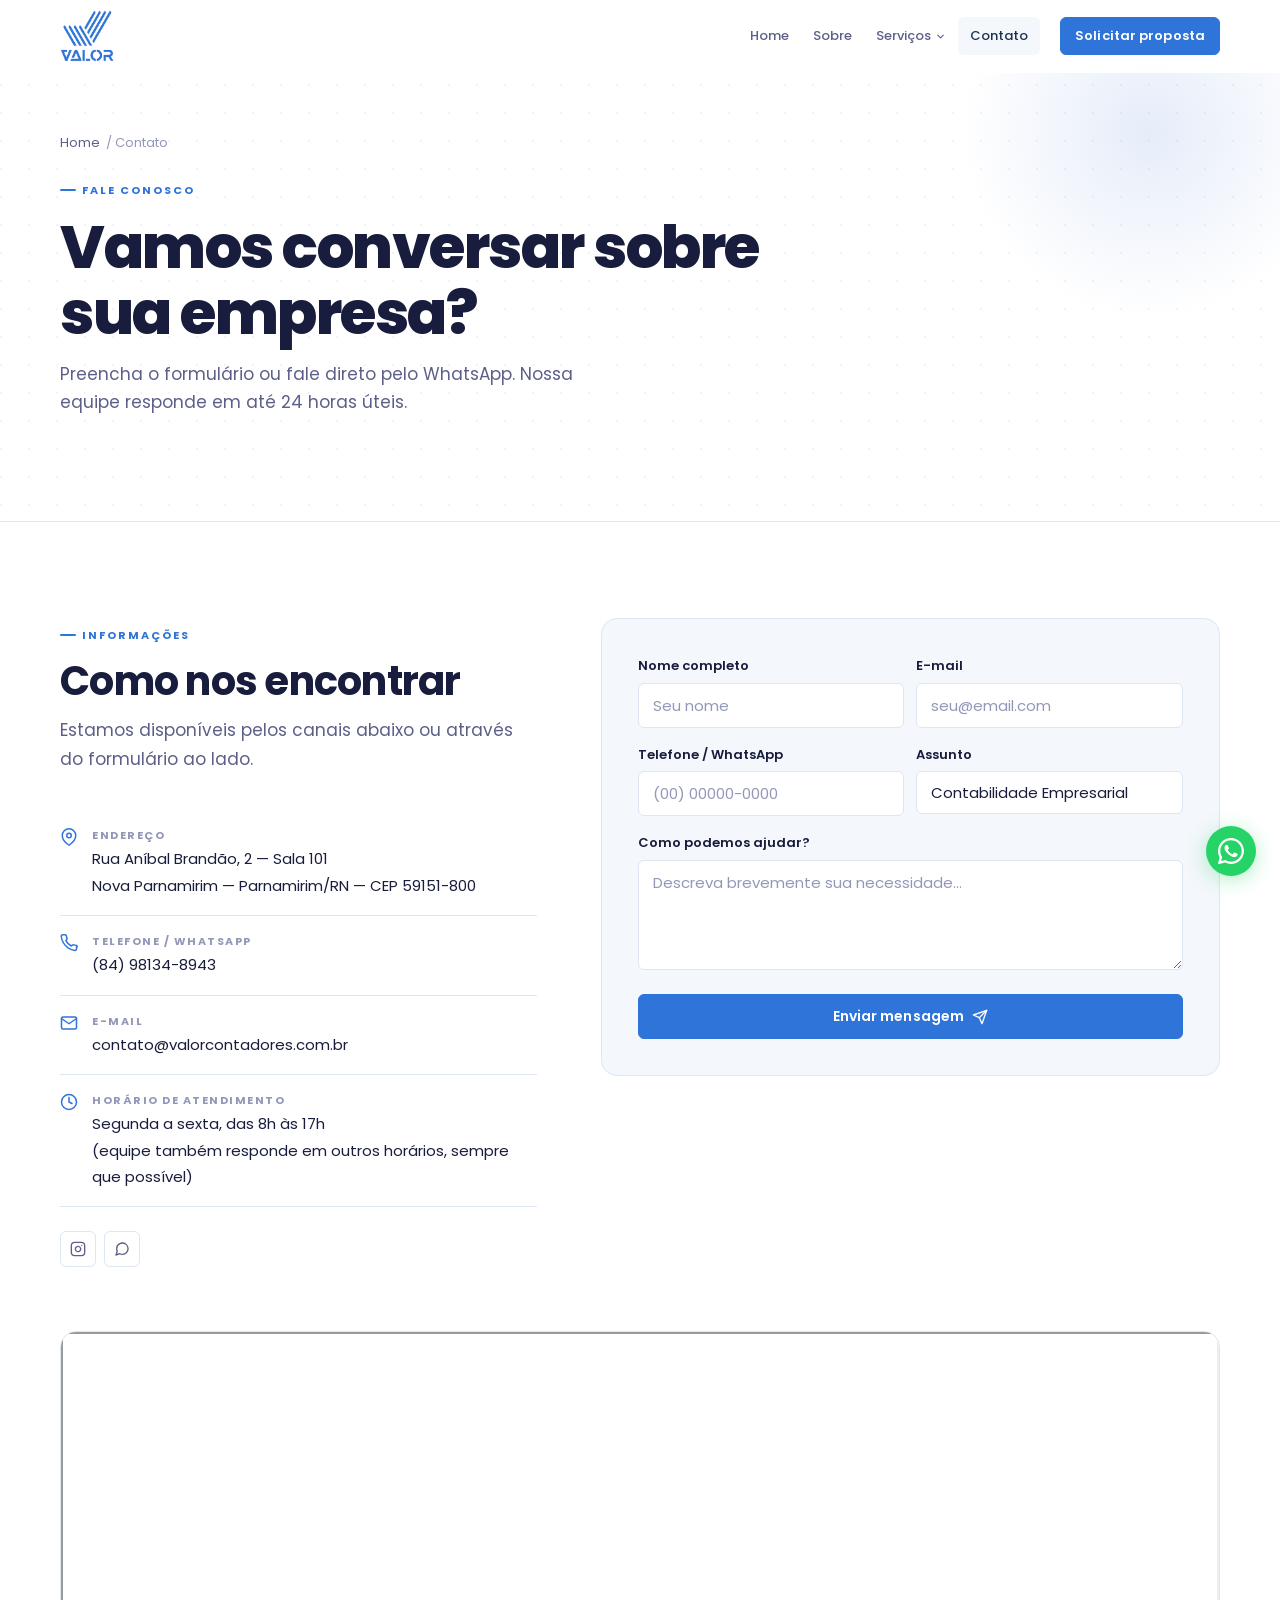
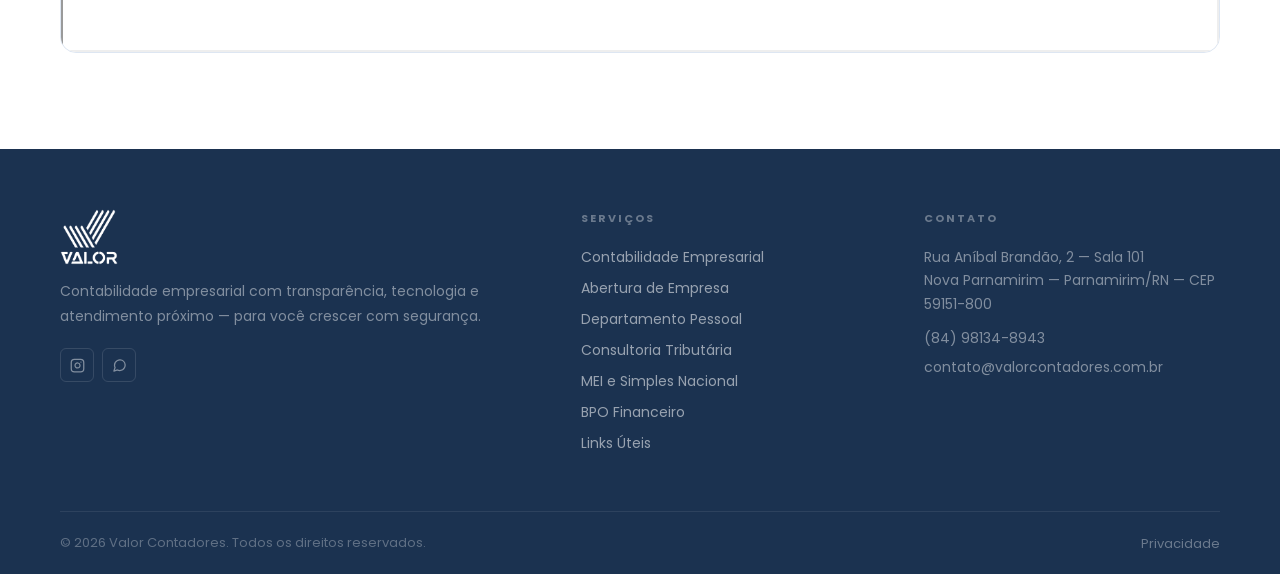
==== commit 8c157718: "Trocar logo do header para versão azul" ====
--- a/contato.html
+++ b/contato.html
@@ -22,7 +22,7 @@
   <div class="container">
     <nav class="nav">
       <a href="index.html" class="nav__logo">
-        <img src="imagens/logo-valor-contadores-header.png" alt="Valor Contadores" />
+        <img src="imagens/logo-valor-contadores-header-azul.png" alt="Valor Contadores" />
       </a>
       <ul class="nav__menu">
         <li class="nav__item"><a href="index.html" class="nav__link">Home</a></li>
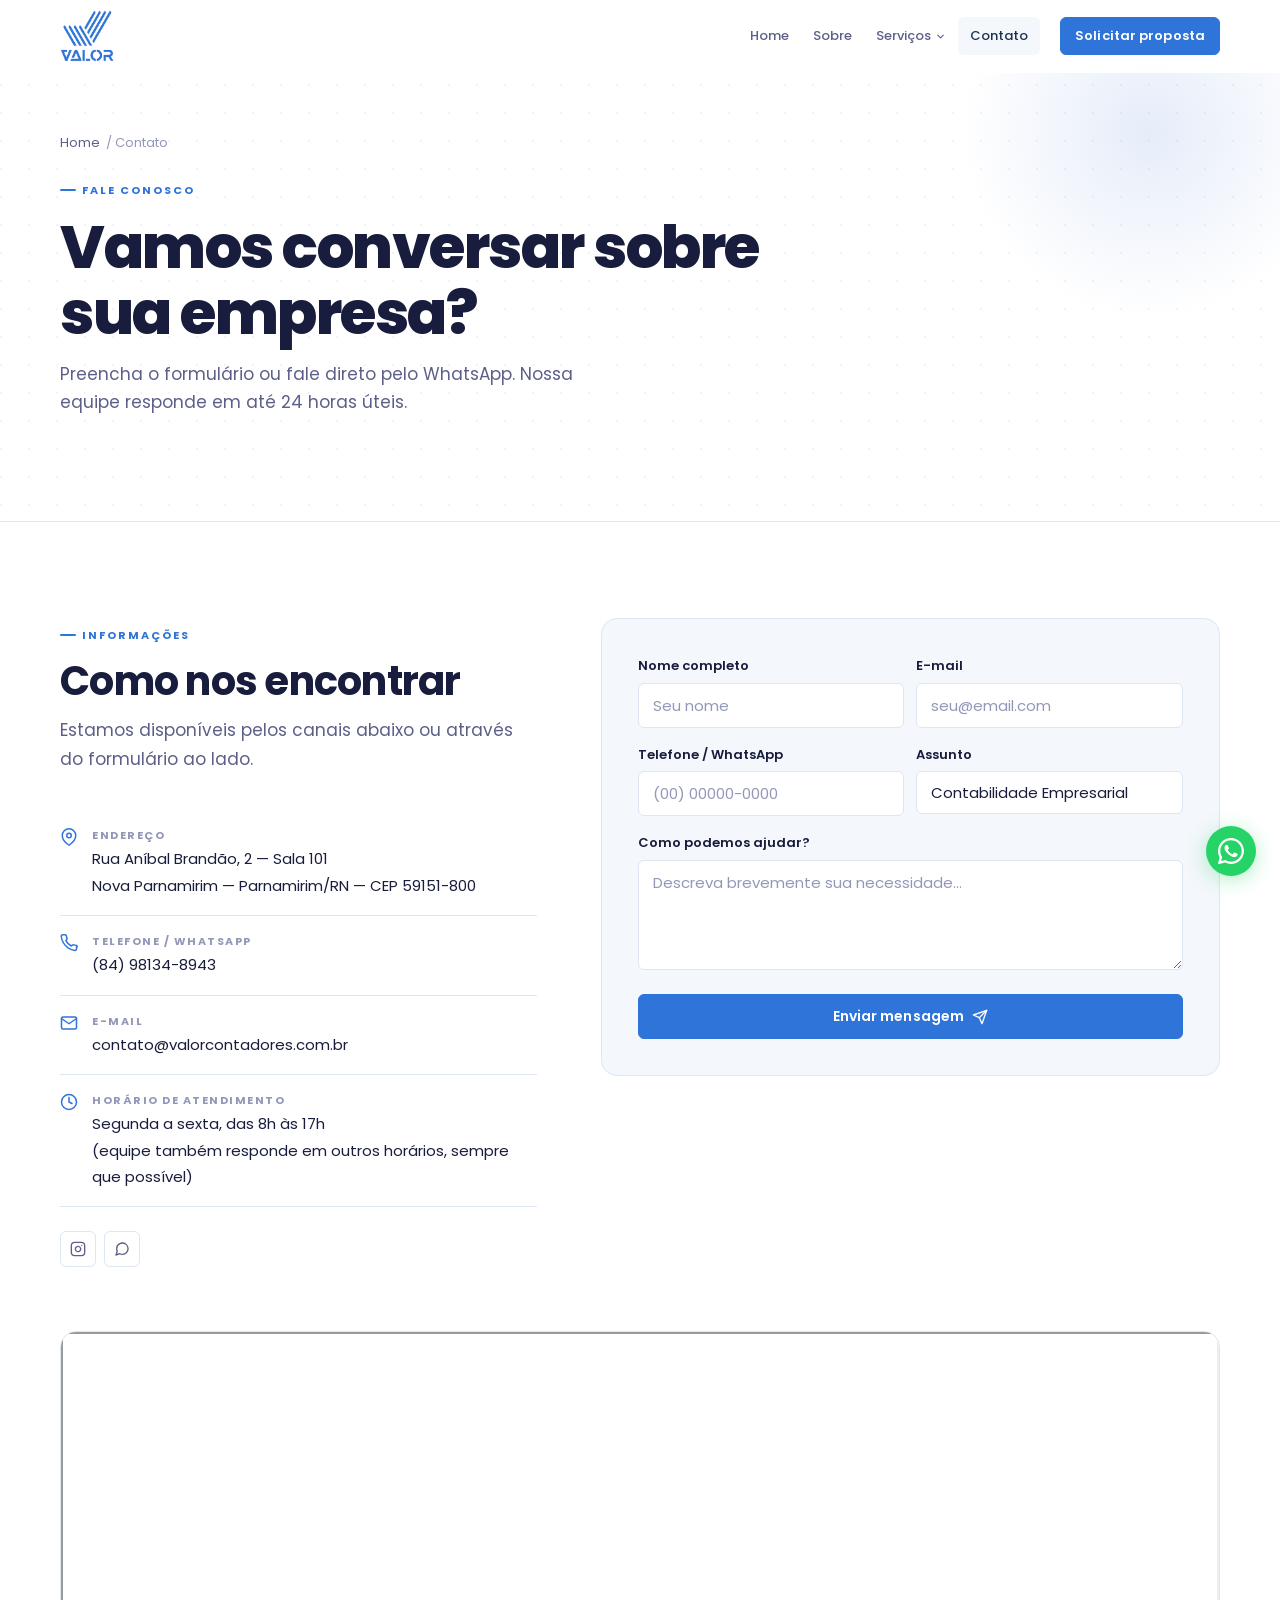
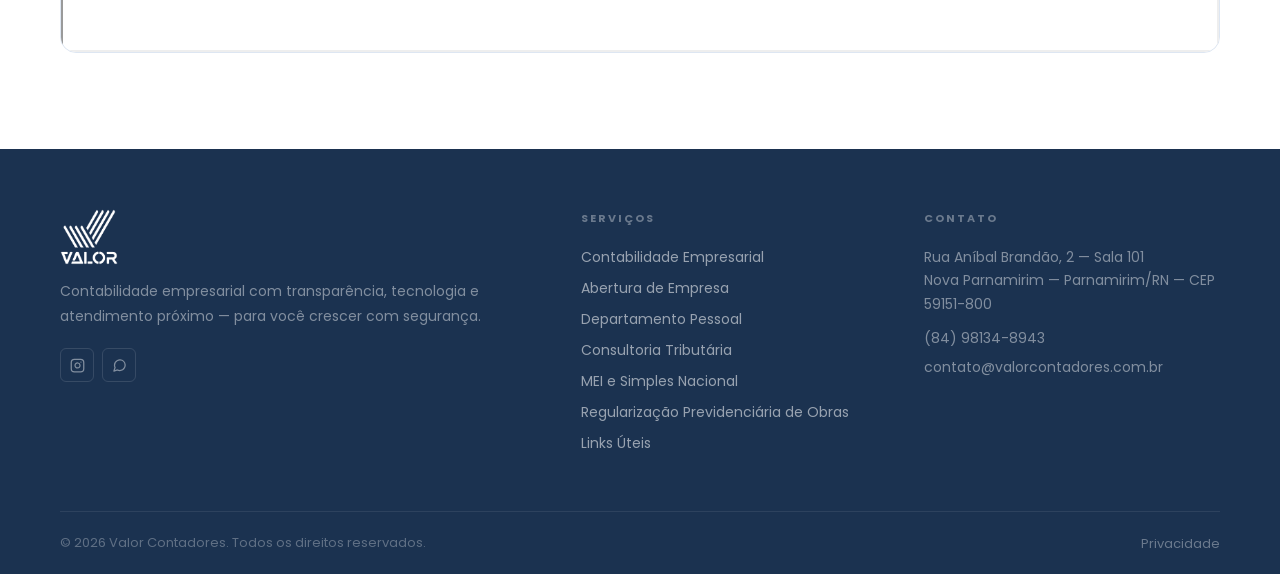
==== commit d6729fef: "Substituir BPO Financeiro por Regularização Previdenciária de Obras" ====
--- a/contato.html
+++ b/contato.html
@@ -38,7 +38,7 @@
             <a href="servicos.html#departamento-pessoal"><svg xmlns="http://www.w3.org/2000/svg" viewBox="0 0 24 24" fill="none" stroke="currentColor" stroke-width="2" stroke-linecap="round" stroke-linejoin="round"><path d="M16 21v-2a4 4 0 0 0-4-4H6a4 4 0 0 0-4 4v2"/><circle cx="9" cy="7" r="4"/></svg>Departamento Pessoal</a>
             <a href="servicos.html#consultoria-tributaria"><svg xmlns="http://www.w3.org/2000/svg" viewBox="0 0 24 24" fill="none" stroke="currentColor" stroke-width="2" stroke-linecap="round" stroke-linejoin="round"><path d="M12 2v20"/><path d="M17 5H9.5a3.5 3.5 0 0 0 0 7h5a3.5 3.5 0 0 1 0 7H6"/></svg>Consultoria Tributária</a>
             <a href="servicos.html#mei-e-simples"><svg xmlns="http://www.w3.org/2000/svg" viewBox="0 0 24 24" fill="none" stroke="currentColor" stroke-width="2" stroke-linecap="round" stroke-linejoin="round"><circle cx="12" cy="12" r="10"/><path d="M9.5 9a2.5 2.5 0 0 1 5 0c0 1.5-2.5 2-2.5 4"/></svg>MEI e Simples Nacional</a>
-            <a href="servicos.html#bpo-financeiro"><svg xmlns="http://www.w3.org/2000/svg" viewBox="0 0 24 24" fill="none" stroke="currentColor" stroke-width="2" stroke-linecap="round" stroke-linejoin="round"><rect x="2" y="7" width="20" height="14" rx="2"/><path d="M16 21V5a2 2 0 0 0-2-2h-4a2 2 0 0 0-2 2v16"/></svg>BPO Financeiro</a>
+            <a href="servicos.html#regularizacao-de-obras"><svg xmlns="http://www.w3.org/2000/svg" viewBox="0 0 24 24" fill="none" stroke="currentColor" stroke-width="2" stroke-linecap="round" stroke-linejoin="round"><rect x="4" y="2" width="16" height="20" rx="2"/><path d="M9 22v-4h6v4"/><path d="M8 6h.01"/><path d="M12 6h.01"/><path d="M16 6h.01"/><path d="M8 10h.01"/><path d="M12 10h.01"/><path d="M16 10h.01"/><path d="M8 14h.01"/><path d="M12 14h.01"/><path d="M16 14h.01"/></svg>Regularização Previdenciária de Obras</a>
           </div>
         </li>
         <li class="nav__item"><a href="contato.html" class="nav__link active">Contato</a></li>
@@ -59,7 +59,7 @@
       <a href="servicos.html#departamento-pessoal">Departamento Pessoal</a>
       <a href="servicos.html#consultoria-tributaria">Consultoria Tributária</a>
       <a href="servicos.html#mei-e-simples">MEI e Simples Nacional</a>
-      <a href="servicos.html#bpo-financeiro">BPO Financeiro</a>
+      <a href="servicos.html#regularizacao-de-obras">Regularização Previdenciária de Obras</a>
     </div>
     <a href="contato.html">Contato</a>
     <a href="contato.html" class="mobile-cta">Solicitar proposta</a>
@@ -155,7 +155,7 @@
                 <option value="Departamento Pessoal">Departamento Pessoal</option>
                 <option value="Consultoria Tributária">Consultoria Tributária</option>
                 <option value="MEI e Simples Nacional">MEI e Simples Nacional</option>
-                <option value="BPO Financeiro">BPO Financeiro</option>
+                <option value="Regularização Previdenciária de Obras">Regularização Previdenciária de Obras</option>
                 <option value="Outro assunto">Outro assunto</option>
               </select>
             </div>
@@ -207,7 +207,7 @@
           <li><a href="servicos.html#departamento-pessoal">Departamento Pessoal</a></li>
           <li><a href="servicos.html#consultoria-tributaria">Consultoria Tributária</a></li>
           <li><a href="servicos.html#mei-e-simples">MEI e Simples Nacional</a></li>
-          <li><a href="servicos.html#bpo-financeiro">BPO Financeiro</a></li>
+          <li><a href="servicos.html#regularizacao-de-obras">Regularização Previdenciária de Obras</a></li>
           <li><a href="servicos.html#links-uteis">Links Úteis</a></li>
         </ul>
       </div>
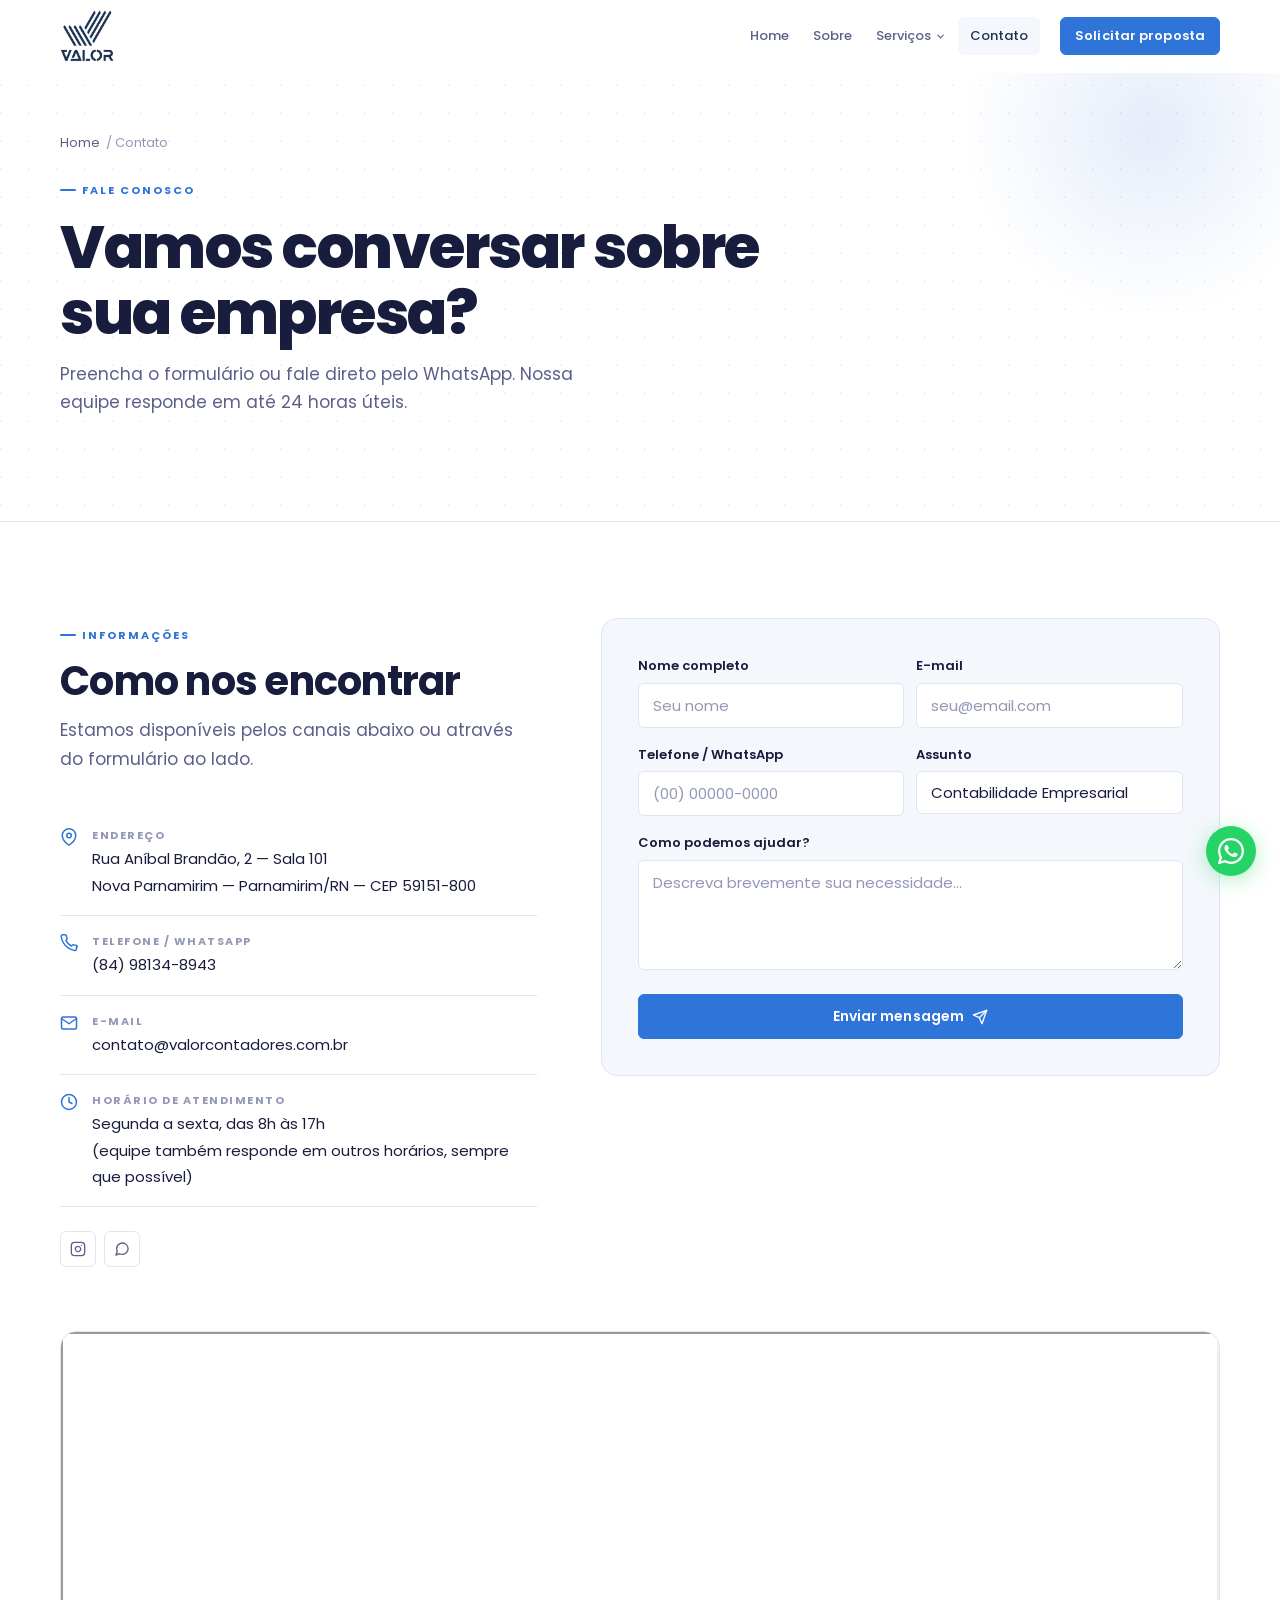
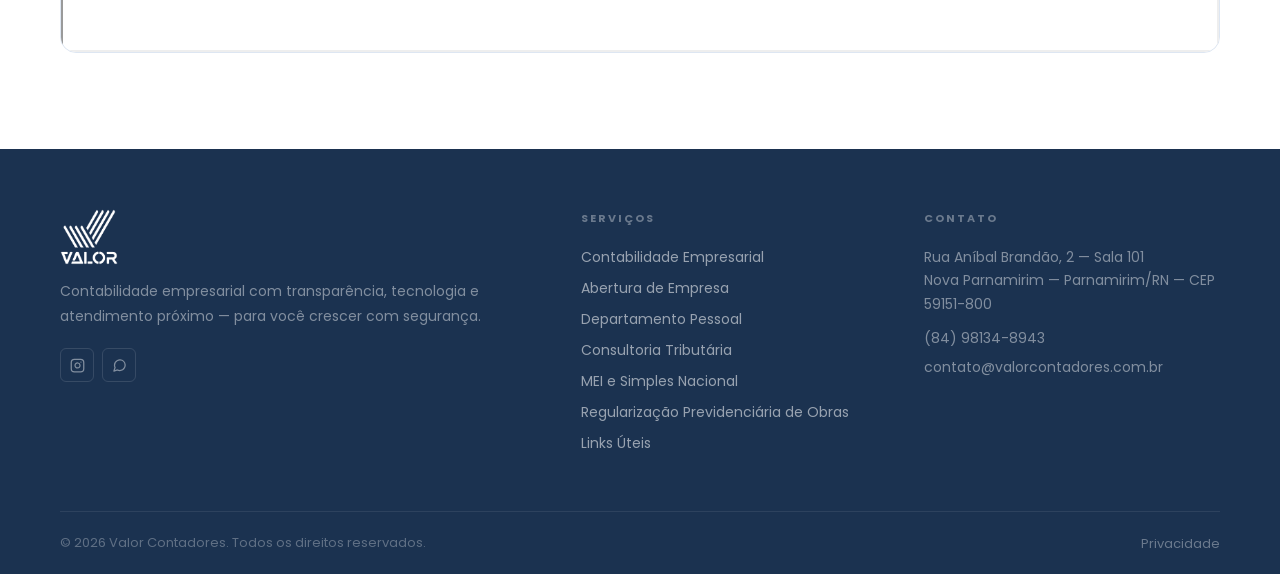
==== commit 8520f506: "Logo do header em azul marinho (mesmo navy do rodape)" ====
--- a/contato.html
+++ b/contato.html
@@ -22,7 +22,7 @@
   <div class="container">
     <nav class="nav">
       <a href="index.html" class="nav__logo">
-        <img src="imagens/logo-valor-contadores-header-azul.png" alt="Valor Contadores" />
+        <img src="imagens/logo-valor-contadores-header-navy.png" alt="Valor Contadores" />
       </a>
       <ul class="nav__menu">
         <li class="nav__item"><a href="index.html" class="nav__link">Home</a></li>
